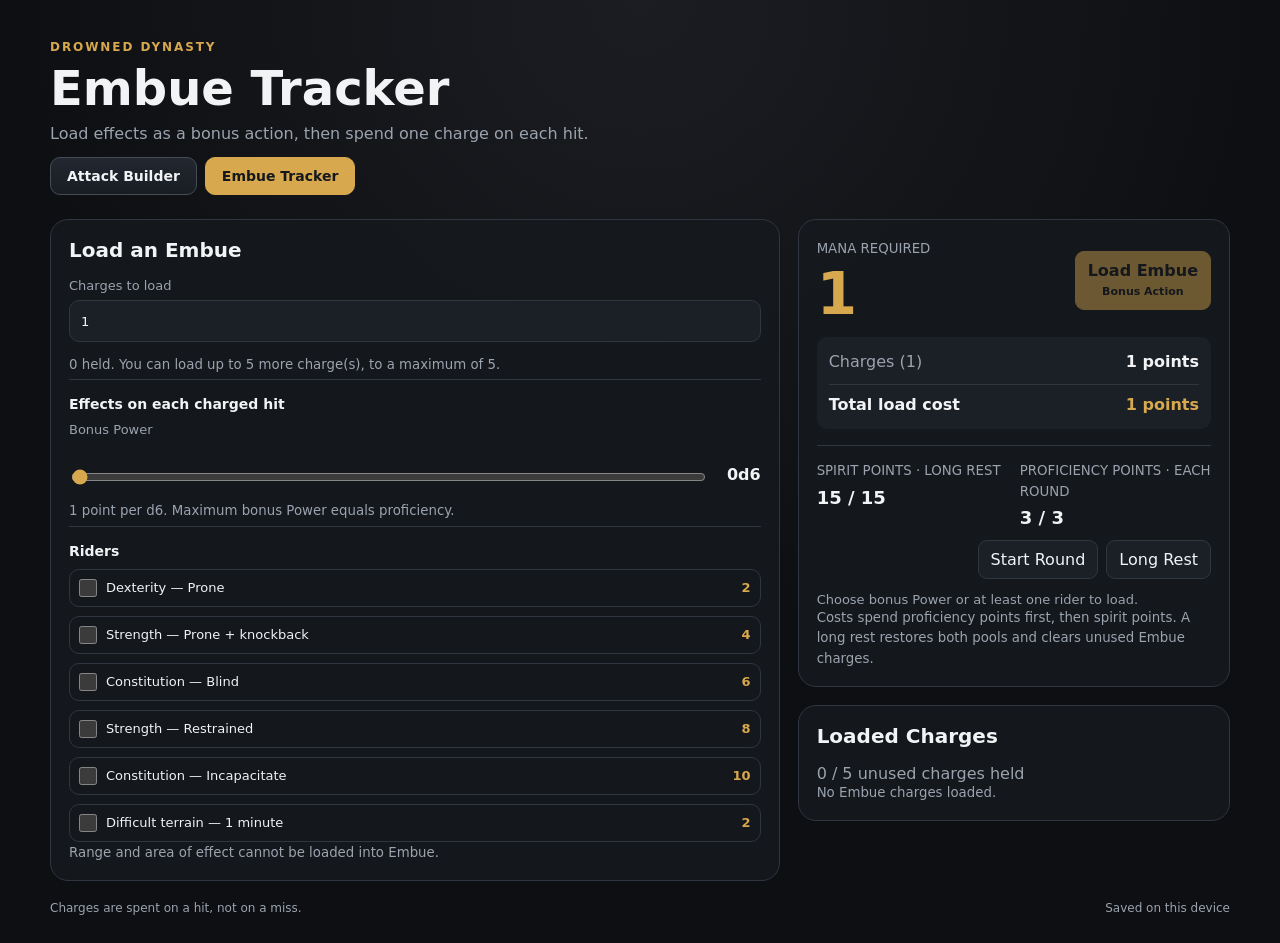
==== web/embue.html @ a3ba24eb "embue page" ====
<!doctype html>
<html lang="en">
<head>
  <meta charset="utf-8">
  <meta name="viewport" content="width=device-width, initial-scale=1">
  <title>Embue Tracker · Spirit Attack Builder</title>
  <link rel="stylesheet" href="style.css">
</head>
<body>
  <main class="app">
    <header>
      <div>
        <p class="eyebrow">DROWNED DYNASTY</p>
        <h1>Embue Tracker</h1>
        <p class="sub">Load effects as a bonus action, then spend one charge on each hit.</p>
        <nav class="page-nav" aria-label="Page navigation">
          <a class="nav-button" href="index.html">Attack Builder</a>
          <a class="nav-button active" href="embue.html" aria-current="page">Embue Tracker</a>
        </nav>
      </div>
    </header>

    <section class="layout">
      <form id="embue-form" class="panel">
        <h2>Load an Embue</h2>
        <label>Charges to load
          <input id="charges" type="number" min="1" step="1" value="1">
        </label>
        <small id="charge-limit">Maximum held charges equals character level.</small>

        <div class="section">
          <h3>Effects on each charged hit</h3>
          <label for="power">Bonus Power</label>
          <div class="range-row">
            <input id="power" type="range" min="0" max="3" value="0" aria-label="Bonus Power">
            <strong id="power-value">0d6</strong>
          </div>
          <small>1 point per d6. Maximum bonus Power equals proficiency.</small>
        </div>

        <div class="section">
          <h3>Riders</h3>
          <div class="checks">
            <label><input class="rider" type="checkbox" value="dexterity_prone"> Dexterity — Prone <b>2</b></label>
            <label><input class="rider" type="checkbox" value="strength_prone_knockback"> Strength — Prone + knockback <b>4</b></label>
            <label><input class="rider" type="checkbox" value="constitution_blind"> Constitution — Blind <b>6</b></label>
            <label><input class="rider" type="checkbox" value="strength_restrained"> Strength — Restrained <b>8</b></label>
            <label><input class="rider" type="checkbox" value="constitution_incapacitate"> Constitution — Incapacitate <b>10</b></label>
            <label><input class="rider" type="checkbox" value="difficult_terrain"> Difficult terrain — 1 minute <b>2</b></label>
          </div>
          <small>Range and area of effect cannot be loaded into Embue.</small>
        </div>

      </form>

      <aside class="right">
        <section class="panel embue-summary">
          <div class="total-card">
            <div>
              <small>MANA REQUIRED</small>
              <div id="total-cost" class="big">0</div>
            </div>
            <button id="load-embue" type="button" disabled>Load Embue<br><small>Bonus Action</small></button>
          </div>
          <div id="cost-breakdown" class="embue-cost"></div>
          <div class="resource-pools">
            <div class="resource-pool">
              <small>SPIRIT POINTS · LONG REST</small>
              <strong id="spirit-pool">15 / 15</strong>
            </div>
            <div class="resource-pool">
              <small>PROFICIENCY POINTS · EACH ROUND</small>
              <strong id="proficiency-pool">3 / 3</strong>
            </div>
          </div>
          <div class="resource-actions">
            <button id="start-round" type="button">Start Round</button>
            <button id="long-rest" type="button">Long Rest</button>
          </div>
          <div id="message" class="warning" aria-live="polite"></div>
          <small class="resource-note">Costs spend proficiency points first, then spirit points. A long rest restores both pools and clears unused Embue charges.</small>
        </section>

        <section class="panel">
          <h2>Loaded Charges</h2>
          <p id="held-count" class="sub"></p>
          <div id="batches" class="batch-list"></div>
        </section>
      </aside>
    </section>

    <footer>
      <span>Charges are spent on a hit, not on a miss.</span>
      <span>Saved on this device</span>
    </footer>
  </main>
  <script src="embue.js"></script>
</body>
</html>
---- web/style.css ----
:root {
  color-scheme: dark;
  font-family: Inter, system-ui, -apple-system, BlinkMacSystemFont, "Segoe UI", sans-serif;
  --bg: #0d0f12;
  --panel: #15181d;
  --panel2: #1b1f26;
  --border: #303640;
  --text: #f1f3f5;
  --muted: #9ba3af;
  --accent: #d7a84d;
  --danger: #e06b6b;
}

* { box-sizing: border-box; }

body {
  margin: 0;
  background: radial-gradient(circle at top, #1b1d22, var(--bg) 55%);
  color: var(--text);
}

.app {
  width: min(1180px, calc(100% - 32px));
  margin: 0 auto;
  padding: 40px 0 28px;
}

header {
  display: flex;
  justify-content: space-between;
  align-items: end;
  gap: 20px;
  margin-bottom: 24px;
}

.eyebrow {
  color: var(--accent);
  font-size: 12px;
  font-weight: 800;
  letter-spacing: .16em;
  margin: 0 0 6px;
}

h1 { margin: 0; font-size: clamp(30px, 5vw, 48px); }
h2 { margin: 0 0 16px; font-size: 20px; }
h3 { margin: 0 0 10px; font-size: 14px; }
.sub { color: var(--muted); margin: 8px 0 0; }

.page-nav { display: flex; gap: 8px; margin-top: 14px; }
.nav-button {
  display: inline-block;
  border: 1px solid #454c56;
  border-radius: 10px;
  padding: 10px 16px;
  color: var(--text);
  background: linear-gradient(180deg, #222730, #191d23);
  font-size: 14px;
  font-weight: 700;
  text-decoration: none;
  transition: border-color .15s ease, background .15s ease, transform .15s ease;
}
.nav-button:hover { border-color: var(--accent); transform: translateY(-1px); }
.nav-button.active { border-color: var(--accent); color: #15181d; background: var(--accent); }

.status {
  border: 1px solid var(--border);
  border-radius: 999px;
  padding: 8px 12px;
  font-size: 12px;
  color: var(--muted);
  white-space: nowrap;
}

.layout {
  display: grid;
  grid-template-columns: minmax(0, 1.35fr) minmax(300px, .8fr);
  gap: 18px;
}

.right { display: grid; align-content: start; gap: 18px; }

.panel {
  background: rgba(21, 24, 29, .92);
  border: 1px solid var(--border);
  border-radius: 18px;
  padding: 18px;
}

label {
  display: block;
  font-size: 13px;
  color: var(--muted);
  margin-bottom: 12px;
}

input, select {
  width: 100%;
  margin-top: 7px;
  min-height: 42px;
  padding: 9px 11px;
  border: 1px solid var(--border);
  border-radius: 10px;
  background: var(--panel2);
  color: var(--text);
  font: inherit;
}

input[type="checkbox"] { width: 18px; min-height: 18px; margin: 0; }
input[type="range"] { accent-color: var(--accent); padding: 0; }

.grid { display: grid; gap: 12px; }
.two { grid-template-columns: 1fr 1fr; }

.section {
  border-top: 1px solid var(--border);
  margin-top: 5px;
  padding-top: 16px;
}

.section-title {
  display: flex;
  justify-content: space-between;
  align-items: center;
}

.inline {
  display: flex;
  align-items: center;
  gap: 8px;
  margin: 0;
}

.inline input { margin: 0; }

.disabled {
  opacity: .4;
  pointer-events: none;
}

.range-row {
  display: grid;
  grid-template-columns: 1fr auto;
  gap: 12px;
  align-items: center;
}

.range-row strong { min-width: 45px; text-align: right; }

small { color: var(--muted); line-height: 1.45; }

.checks { display: grid; gap: 9px; }

.checks label {
  display: flex;
  align-items: center;
  gap: 9px;
  padding: 9px;
  margin: 0;
  border: 1px solid var(--border);
  border-radius: 10px;
  color: var(--text);
}

.checks label b { margin-left: auto; color: var(--accent); }

.feature {
  display: flex;
  gap: 10px;
  align-items: center;
  color: var(--text);
}

.total-card {
  display: flex;
  justify-content: space-between;
  gap: 20px;
  align-items: center;
}

.resource-pools {
  display: grid;
  grid-template-columns: 1fr 1fr;
  gap: 12px;
  border-top: 1px solid var(--border);
  margin-top: 16px;
  padding-top: 14px;
}

.resource-pool strong { display: block; margin-top: 6px; font-size: 18px; }

.resource-actions {
  display: flex;
  justify-content: flex-end;
  gap: 8px;
  margin-top: 12px;
}

button {
  border: 1px solid var(--border);
  border-radius: 9px;
  background: var(--panel2);
  color: var(--text);
  padding: 9px 12px;
  font: inherit;
  cursor: pointer;
}

button:hover:not(:disabled) { border-color: var(--accent); }
button:disabled { opacity: .45; cursor: not-allowed; }

.big {
  font-size: 58px;
  line-height: 1;
  font-weight: 800;
  color: var(--accent);
  margin-top: 7px;
}

.pool { text-align: right; }
.pool strong { display: block; margin-top: 6px; font-size: 18px; }

.preview {
  border: 1px solid var(--border);
  background: var(--panel2);
  border-radius: 14px;
  padding: 16px;
}

#preview-name { font-size: 20px; font-weight: 700; }
#preview-damage { margin-top: 4px; color: var(--muted); }

#preview-tags { display: flex; flex-wrap: wrap; gap: 7px; margin-top: 13px; }
.tag {
  border: 1px solid var(--border);
  border-radius: 999px;
  padding: 5px 9px;
  font-size: 12px;
  color: var(--muted);
}

.breakdown-row {
  display: flex;
  justify-content: space-between;
  gap: 14px;
  padding: 9px 0;
  border-bottom: 1px solid var(--border);
}

.breakdown-row:last-child { border-bottom: 0; }
.cost { color: var(--accent); font-weight: 700; }

.warning {
  margin-top: 13px;
  font-size: 13px;
  color: var(--muted);
}

.warning.bad { color: var(--danger); }

.batch-list { display: grid; gap: 12px; }
.batch-card { border: 1px solid var(--border); border-radius: 12px; padding: 14px; background: var(--panel2); }
.batch-top { display: flex; justify-content: space-between; gap: 12px; align-items: center; }
.batch-title { font-weight: 700; }
.batch-remaining { color: var(--accent); font-weight: 700; white-space: nowrap; }
.batch-effects { color: var(--muted); margin: 9px 0 12px; }
.batch-card.spent { opacity: .55; }
.embue-cost { display: grid; gap: 6px; margin: 14px 0; padding: 12px; background: var(--panel2); border-radius: 10px; }
.embue-cost-row { display: flex; justify-content: space-between; align-items: baseline; gap: 16px; padding: 3px 0; }
.embue-cost-row span { color: var(--muted); }
.embue-cost-row strong { white-space: nowrap; }
.embue-cost-total { border-top: 1px solid var(--border); padding-top: 10px; margin-top: 4px; font-weight: 700; }
.embue-cost-total span { color: var(--text); }
.embue-cost-total strong { color: var(--accent); }
.embue-summary #load-embue { border-color: var(--accent); background: var(--accent); color: #15181d; font-weight: 700; }
.embue-summary #load-embue:hover:not(:disabled) { background: #e3ba68; }
.embue-summary #load-embue small { display: inline-block; color: inherit; font-size: 11px; }

footer {
  display: flex;
  justify-content: space-between;
  color: var(--muted);
  font-size: 12px;
  margin-top: 20px;
}

@media (max-width: 800px) {
  .layout { grid-template-columns: 1fr; }
  header { align-items: start; flex-direction: column; }
}

@media (max-width: 480px) {
  .app { width: min(100% - 20px, 1180px); padding-top: 24px; }
  .two { grid-template-columns: 1fr; }
  footer { flex-direction: column; gap: 5px; }
}
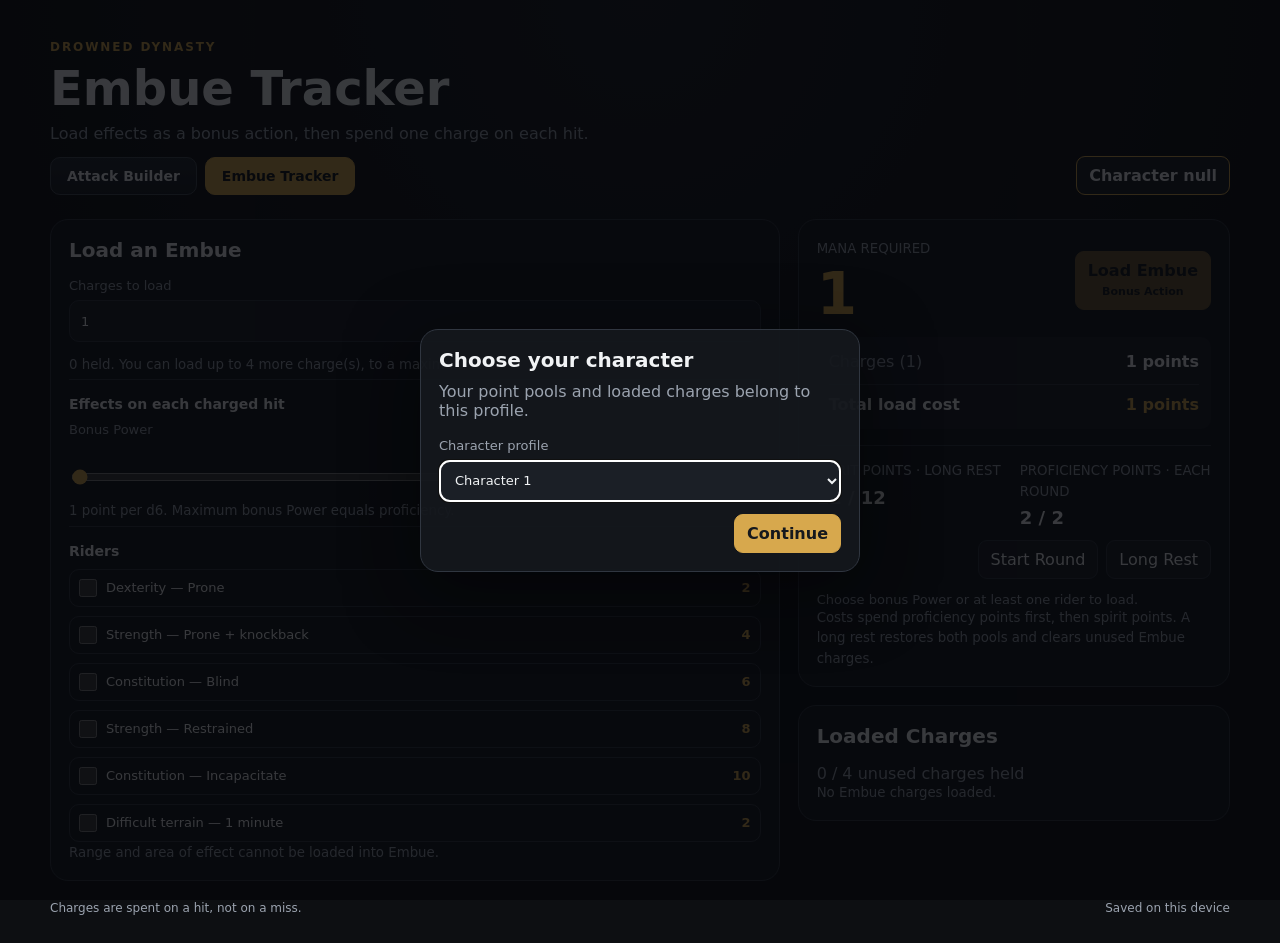
==== commit a944aa39: "character profiles" ====
--- a/web/embue.html
+++ b/web/embue.html
@@ -18,6 +18,7 @@
           <a class="nav-button active" href="embue.html" aria-current="page">Embue Tracker</a>
         </nav>
       </div>
+      <button id="active-character" class="character-switch" type="button">Choose character</button>
     </header>
 
     <section class="layout">
@@ -94,6 +95,20 @@
       <span>Saved on this device</span>
     </footer>
   </main>
+  <div id="character-dialog" class="character-dialog" hidden>
+    <section class="panel character-dialog-card" role="dialog" aria-modal="true" aria-labelledby="character-dialog-title">
+      <h2 id="character-dialog-title">Choose your character</h2>
+      <p class="sub">Your point pools and loaded charges belong to this profile.</p>
+      <label>Character profile
+        <select id="character-choice" aria-label="Character profile"></select>
+      </label>
+      <div class="character-dialog-actions">
+        <button id="cancel-character" type="button" hidden>Cancel</button>
+        <button id="confirm-character" class="primary-button" type="button">Continue</button>
+      </div>
+    </section>
+  </div>
+  <script src="character-picker.js"></script>
   <script src="embue.js"></script>
 </body>
 </html>
--- a/web/style.css
+++ b/web/style.css
@@ -71,6 +71,24 @@
   white-space: nowrap;
 }
 
+.header-tools { display: grid; justify-items: end; gap: 8px; }
+.character-switch { border-color: var(--accent); color: var(--text); font-weight: 700; }
+.character-dialog[hidden] { display: none; }
+.character-dialog {
+  position: fixed;
+  inset: 0;
+  z-index: 20;
+  display: grid;
+  place-items: center;
+  padding: 20px;
+  background: rgba(4, 6, 9, .78);
+}
+.character-dialog-card { width: min(440px, 100%); box-shadow: 0 18px 70px rgba(0, 0, 0, .5); }
+.character-dialog-card .sub { margin: -6px 0 18px; }
+.character-dialog-actions { display: flex; justify-content: flex-end; gap: 8px; }
+.primary-button { border-color: var(--accent); background: var(--accent); color: #15181d; font-weight: 700; }
+.primary-button:hover:not(:disabled) { background: #e3ba68; }
+
 .layout {
   display: grid;
   grid-template-columns: minmax(0, 1.35fr) minmax(300px, .8fr);
@@ -103,6 +121,18 @@
   background: var(--panel2);
   color: var(--text);
   font: inherit;
+}
+
+textarea {
+  width: 100%;
+  margin-top: 8px;
+  padding: 10px 11px;
+  border: 1px solid var(--border);
+  border-radius: 10px;
+  background: var(--panel2);
+  color: var(--text);
+  font: 12px/1.5 ui-monospace, SFMono-Regular, Consolas, monospace;
+  resize: vertical;
 }
 
 input[type="checkbox"] { width: 18px; min-height: 18px; margin: 0; }
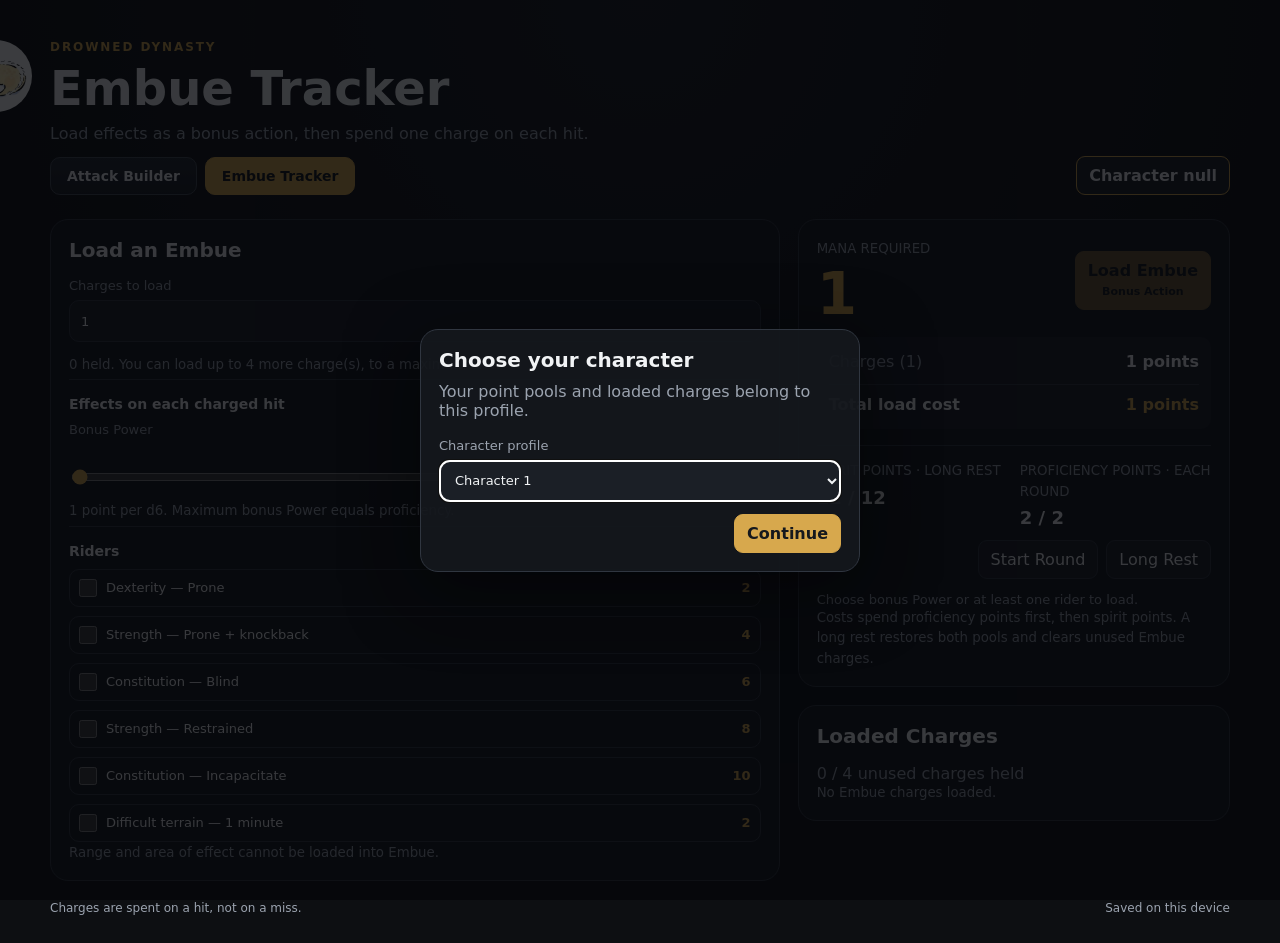
==== commit 8c5c4458: "better macros and logo" ====
--- a/web/embue.html
+++ b/web/embue.html
@@ -4,19 +4,22 @@
   <meta charset="utf-8">
   <meta name="viewport" content="width=device-width, initial-scale=1">
   <title>Embue Tracker · Spirit Attack Builder</title>
-  <link rel="stylesheet" href="style.css">
+  <link rel="stylesheet" href="style.css?v=4">
 </head>
 <body>
   <main class="app">
     <header>
-      <div>
-        <p class="eyebrow">DROWNED DYNASTY</p>
-        <h1>Embue Tracker</h1>
-        <p class="sub">Load effects as a bonus action, then spend one charge on each hit.</p>
-        <nav class="page-nav" aria-label="Page navigation">
-          <a class="nav-button" href="index.html">Attack Builder</a>
-          <a class="nav-button active" href="embue.html" aria-current="page">Embue Tracker</a>
-        </nav>
+      <div class="brand-heading">
+        <img class="brand-logo" src="DD_logo.png" alt="Drowned Dynasty spirit mascot" width="72" height="72">
+        <div>
+          <p class="eyebrow">DROWNED DYNASTY</p>
+          <h1>Embue Tracker</h1>
+          <p class="sub">Load effects as a bonus action, then spend one charge on each hit.</p>
+          <nav class="page-nav" aria-label="Page navigation">
+            <a class="nav-button" href="index.html">Attack Builder</a>
+            <a class="nav-button active" href="embue.html" aria-current="page">Embue Tracker</a>
+          </nav>
+        </div>
       </div>
       <button id="active-character" class="character-switch" type="button">Choose character</button>
     </header>
--- a/web/style.css
+++ b/web/style.css
@@ -39,6 +39,22 @@
   font-weight: 800;
   letter-spacing: .16em;
   margin: 0 0 6px;
+}
+
+.brand-heading { position: relative; }
+.brand-logo {
+  position: absolute;
+  left: -90px;
+  top: 0;
+  width: 72px;
+  height: 72px;
+  max-width: 72px;
+  max-height: 72px;
+  object-fit: cover;
+  object-position: center;
+  border: none;
+  border-radius: 50%;
+  background: transparent;
 }
 
 h1 { margin: 0; font-size: clamp(30px, 5vw, 48px); }
@@ -313,6 +329,11 @@
   margin-top: 20px;
 }
 
+@media (max-width: 1212px) {
+  .brand-heading { display: flex; align-items: flex-start; gap: 12px; }
+  .brand-logo { position: static; width: 52px; height: 52px; max-width: 52px; max-height: 52px; flex: 0 0 52px; }
+}
+
 @media (max-width: 800px) {
   .layout { grid-template-columns: 1fr; }
   header { align-items: start; flex-direction: column; }
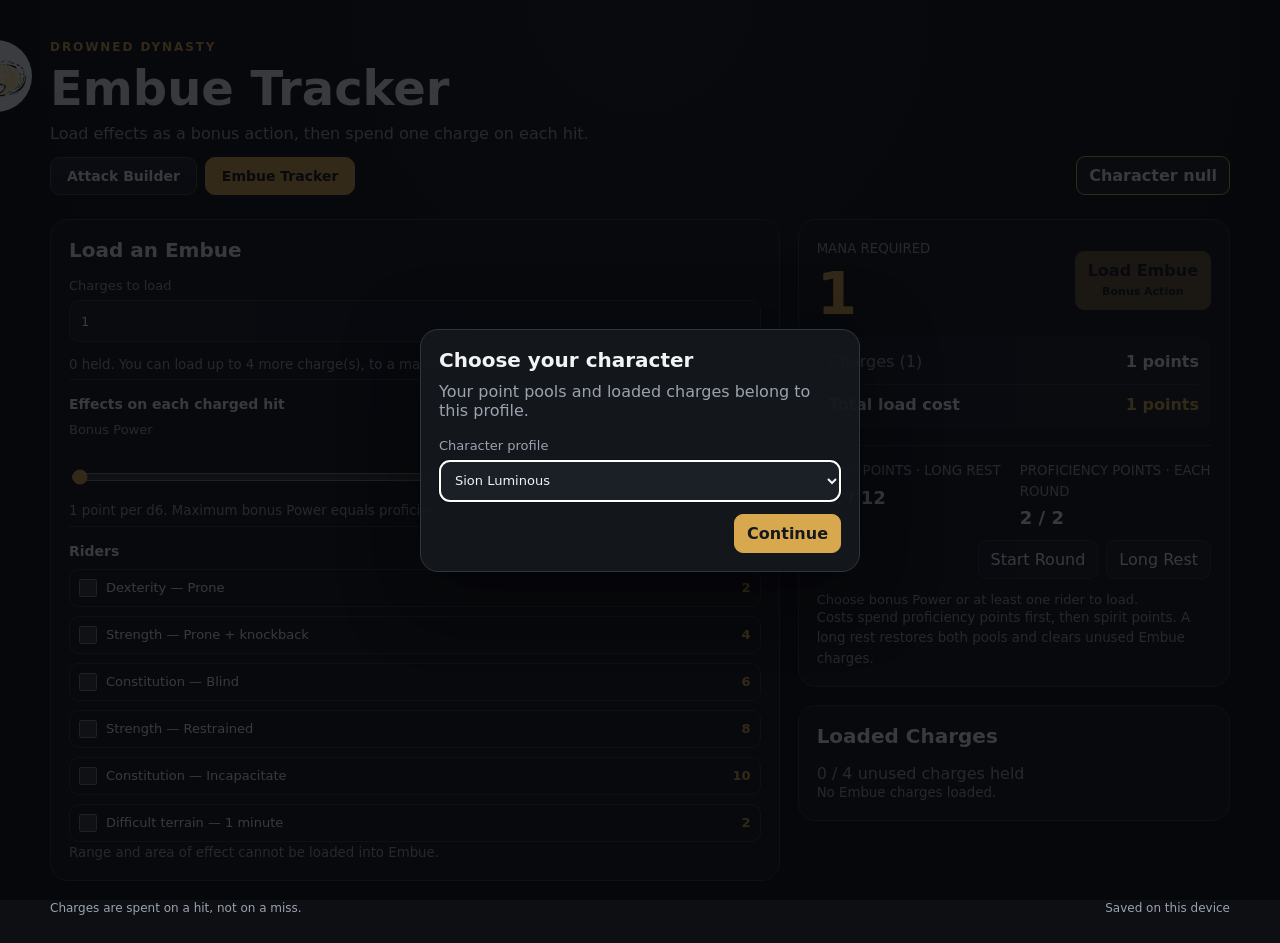
==== commit 33d5c2d6: "sync issue resolved" ====
--- a/web/embue.html
+++ b/web/embue.html
@@ -4,7 +4,7 @@
   <meta charset="utf-8">
   <meta name="viewport" content="width=device-width, initial-scale=1">
   <title>Embue Tracker · Spirit Attack Builder</title>
-  <link rel="stylesheet" href="style.css?v=4">
+  <link rel="stylesheet" href="style.css?v=5">
 </head>
 <body>
   <main class="app">
@@ -111,7 +111,7 @@
       </div>
     </section>
   </div>
-  <script src="character-picker.js"></script>
-  <script src="embue.js"></script>
+  <script src="character-picker.js?v=5"></script>
+  <script src="embue.js?v=5"></script>
 </body>
 </html>
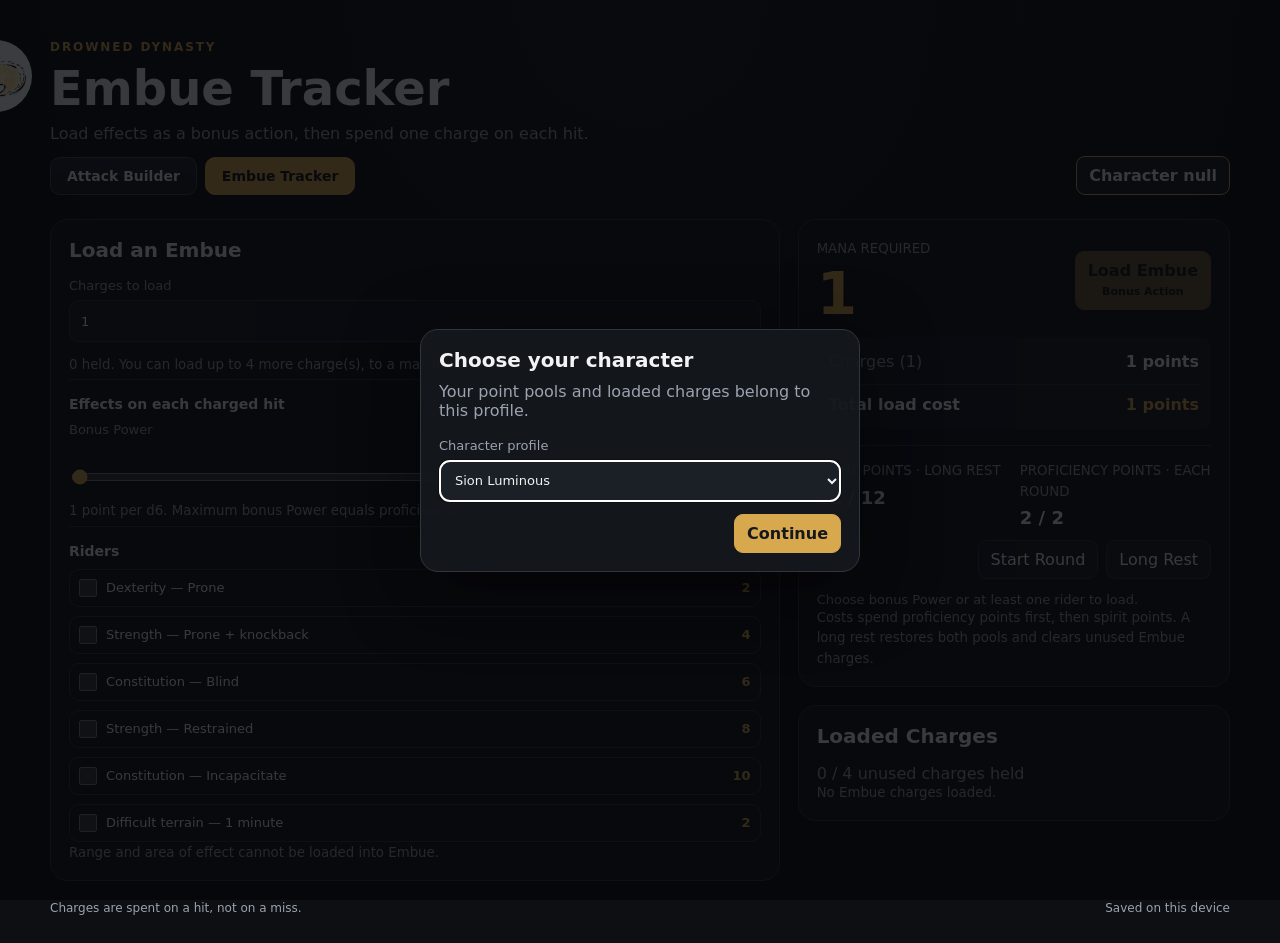
==== commit e9fd5f46: "Garras's stituation tackeled" ====
--- a/web/embue.html
+++ b/web/embue.html
@@ -4,7 +4,7 @@
   <meta charset="utf-8">
   <meta name="viewport" content="width=device-width, initial-scale=1">
   <title>Embue Tracker · Spirit Attack Builder</title>
-  <link rel="stylesheet" href="style.css?v=5">
+  <link rel="stylesheet" href="style.css?v=6">
 </head>
 <body>
   <main class="app">
@@ -111,7 +111,7 @@
       </div>
     </section>
   </div>
-  <script src="character-picker.js?v=5"></script>
-  <script src="embue.js?v=5"></script>
+  <script src="character-picker.js?v=6"></script>
+  <script src="embue.js?v=6"></script>
 </body>
 </html>
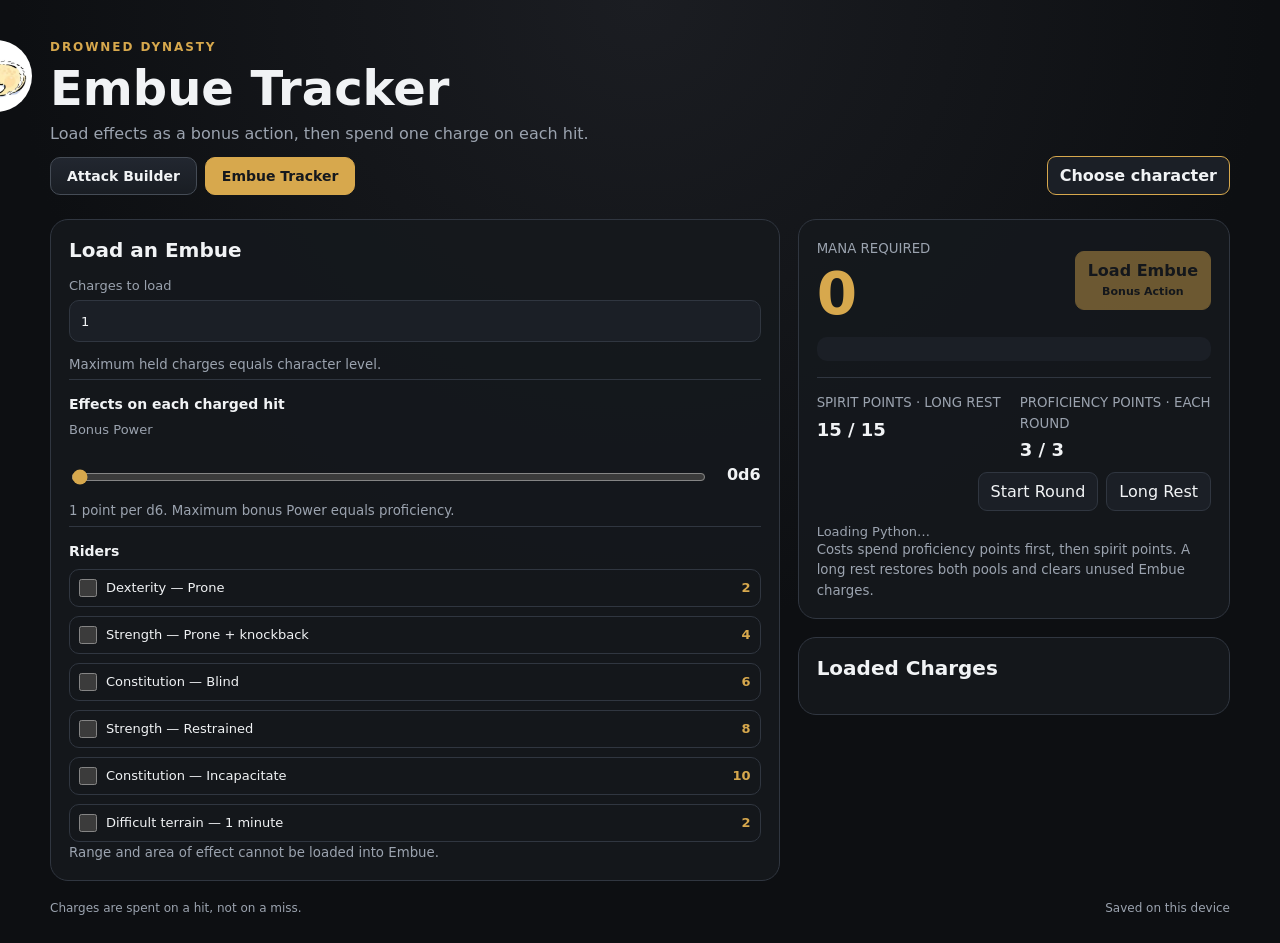
==== commit 624c23f1: "reboot v1" ====
--- a/web/embue.html
+++ b/web/embue.html
@@ -4,7 +4,7 @@
   <meta charset="utf-8">
   <meta name="viewport" content="width=device-width, initial-scale=1">
   <title>Embue Tracker · Spirit Attack Builder</title>
-  <link rel="stylesheet" href="style.css?v=6">
+  <link rel="stylesheet" href="style.css?v=8">
 </head>
 <body>
   <main class="app">
@@ -39,7 +39,7 @@
             <input id="power" type="range" min="0" max="3" value="0" aria-label="Bonus Power">
             <strong id="power-value">0d6</strong>
           </div>
-          <small>1 point per d6. Maximum bonus Power equals proficiency.</small>
+          <small id="power-note">1 point per d6. Maximum bonus Power equals proficiency.</small>
         </div>
 
         <div class="section">
@@ -81,7 +81,7 @@
             <button id="start-round" type="button">Start Round</button>
             <button id="long-rest" type="button">Long Rest</button>
           </div>
-          <div id="message" class="warning" aria-live="polite"></div>
+          <div id="message" class="warning" aria-live="polite">Loading Python…</div>
           <small class="resource-note">Costs spend proficiency points first, then spirit points. A long rest restores both pools and clears unused Embue charges.</small>
         </section>
 
@@ -111,7 +111,8 @@
       </div>
     </section>
   </div>
-  <script src="character-picker.js?v=6"></script>
-  <script src="embue.js?v=6"></script>
+  <link rel="stylesheet" href="https://pyscript.net/releases/2026.7.3/core.css">
+  <script type="module" src="https://pyscript.net/releases/2026.7.3/core.js"></script>
+  <script type="py" src="embue_page.py?v=8" config="embue-config.toml?v=8"></script>
 </body>
 </html>
